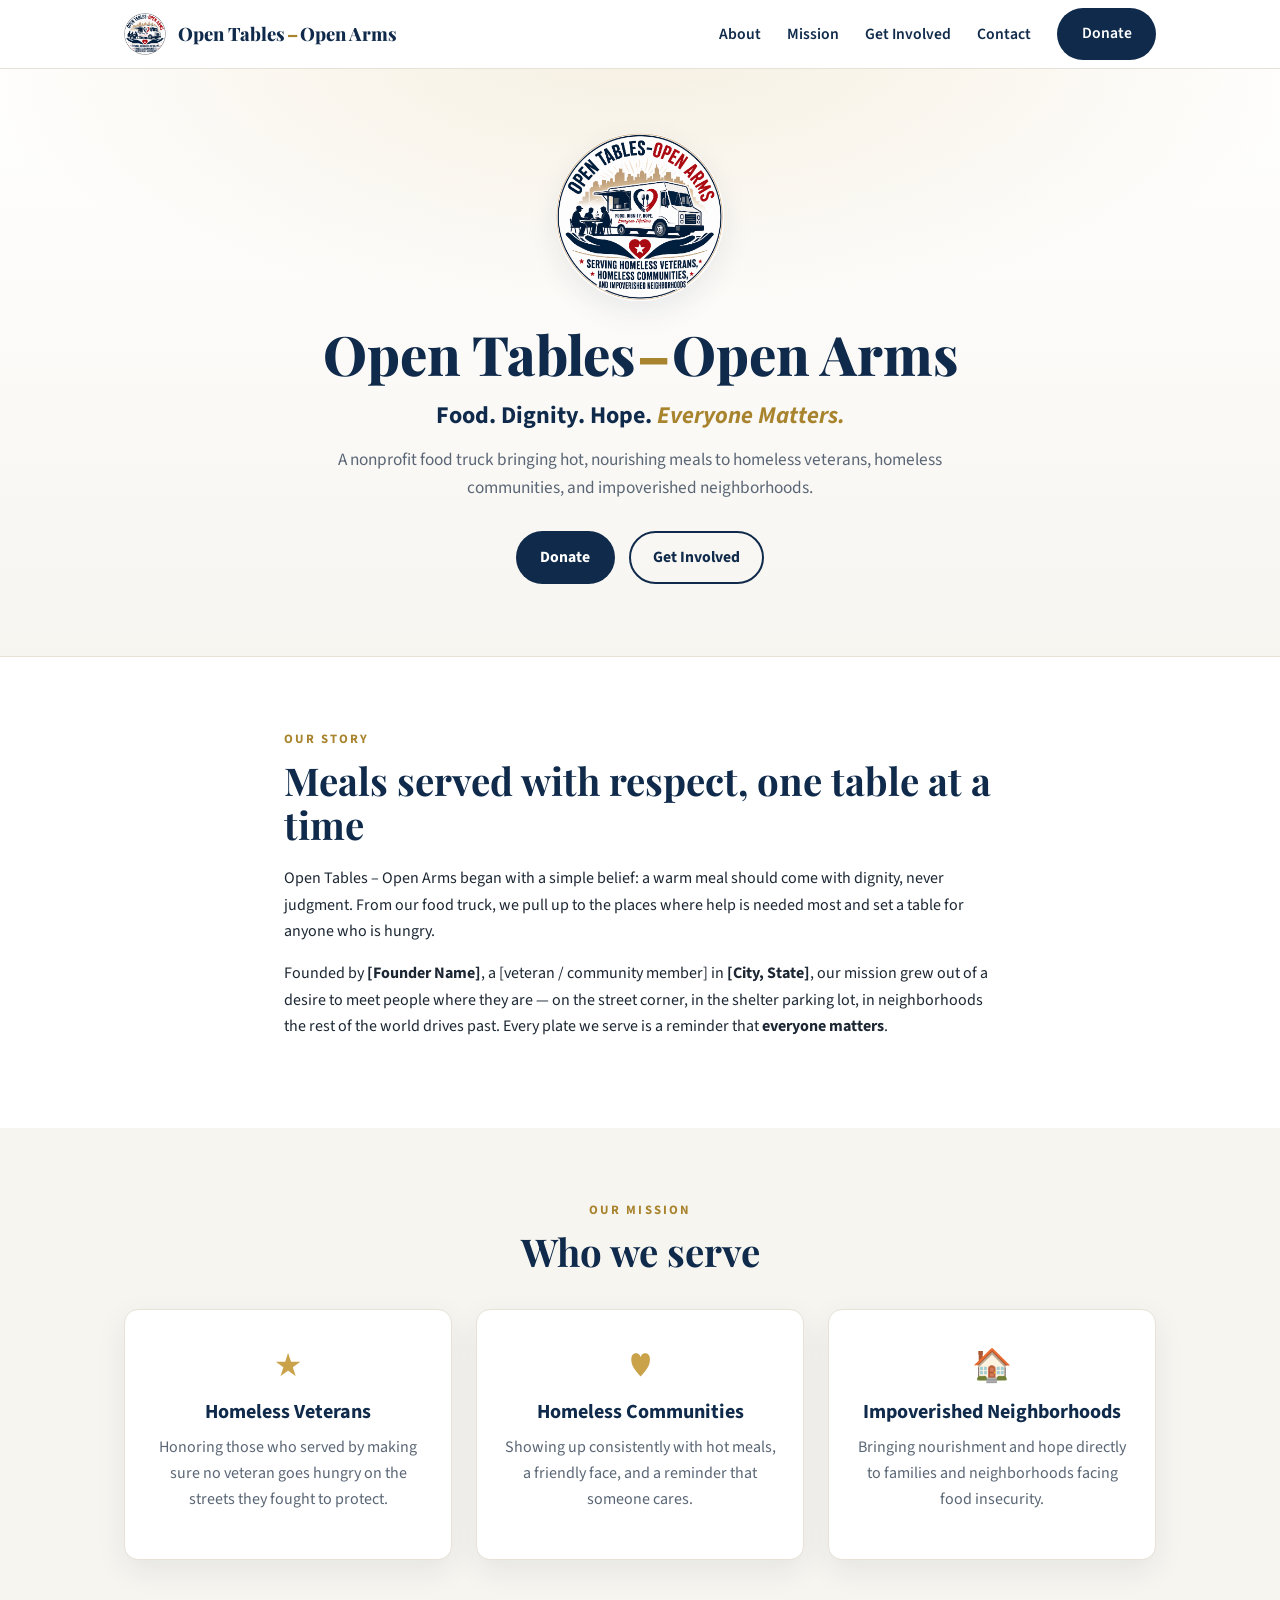
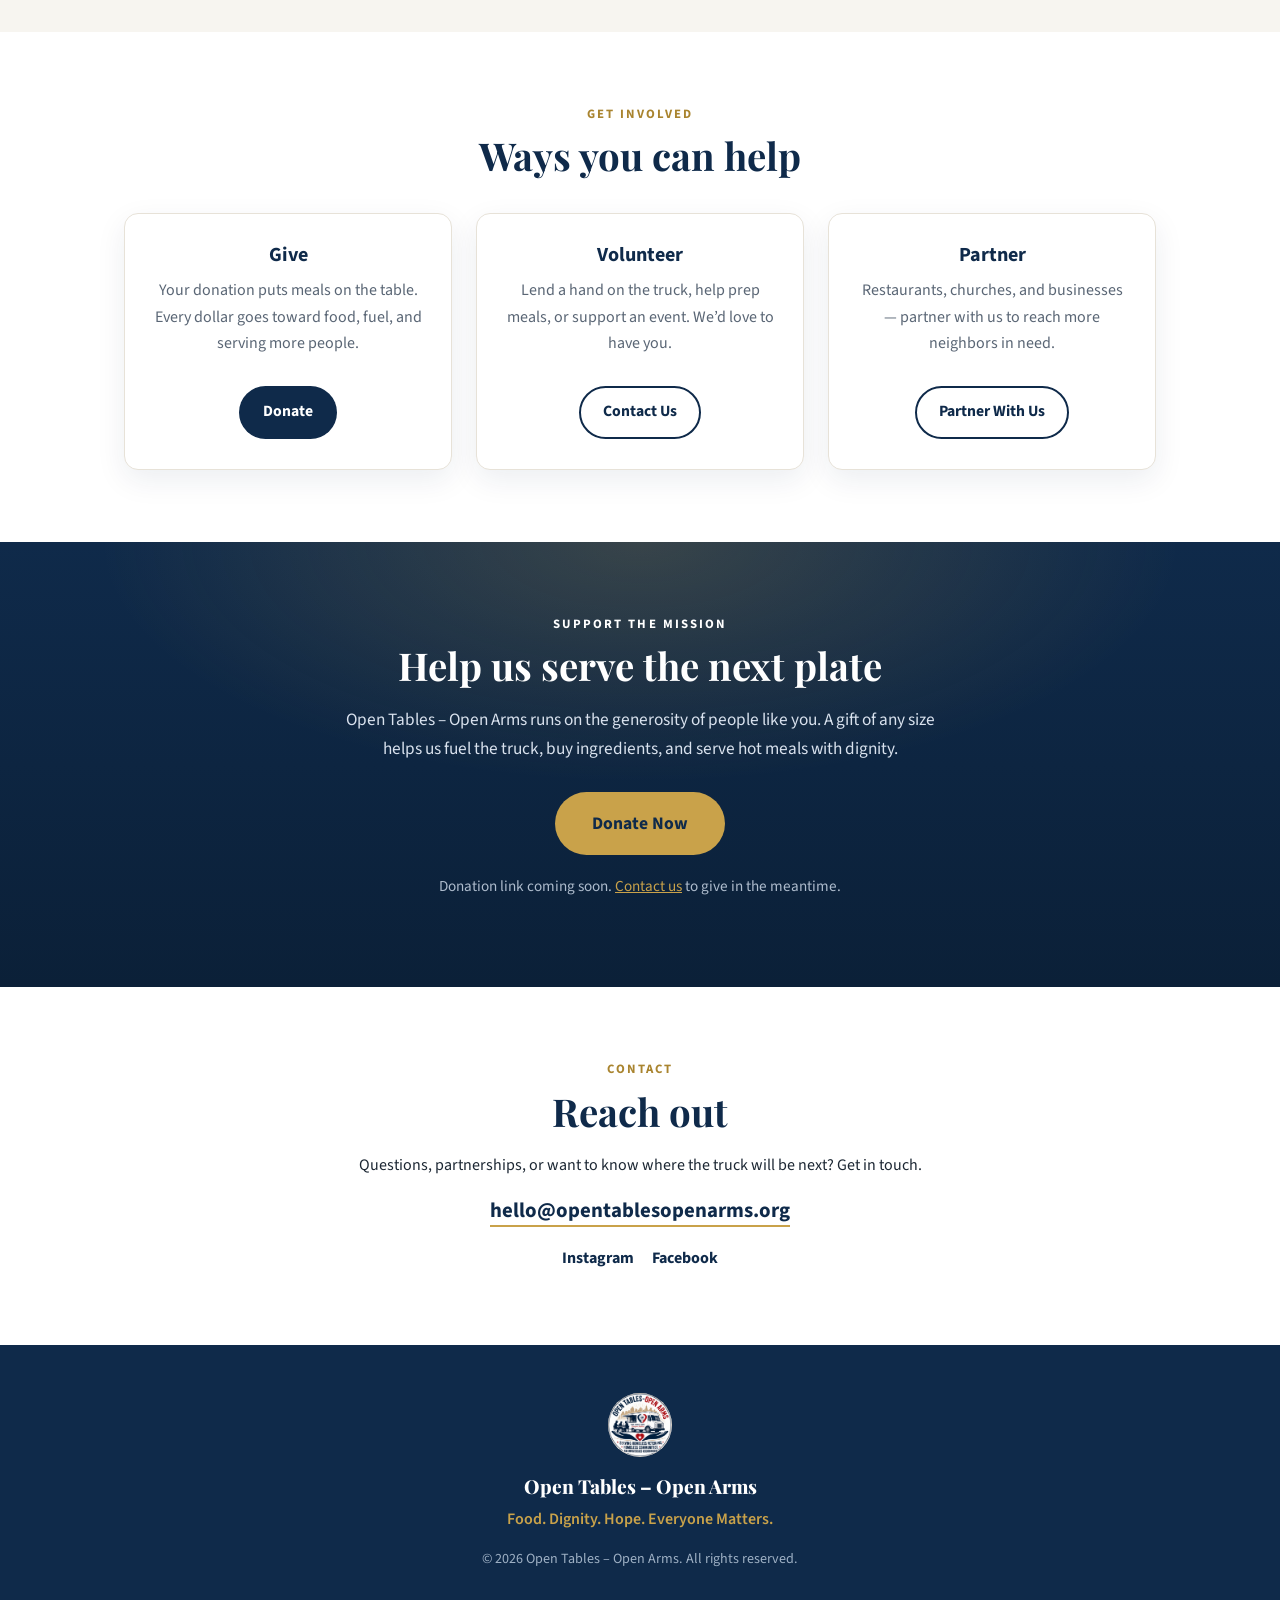
==== index.html @ bc988972 "Initial Open Tables - Open Arms one-page site" ====
<!DOCTYPE html>
<html lang="en">
<head>
  <meta charset="UTF-8" />
  <meta name="viewport" content="width=device-width, initial-scale=1.0" />
  <title>Open Tables &ndash; Open Arms | Food. Dignity. Hope.</title>
  <meta name="description" content="Open Tables - Open Arms is a nonprofit food truck serving hot meals to homeless veterans, homeless communities, and impoverished neighborhoods. Food. Dignity. Hope. Everyone Matters." />
  <meta name="theme-color" content="#0f2a4a" />

  <!-- Open Graph / social preview -->
  <meta property="og:type" content="website" />
  <meta property="og:title" content="Open Tables - Open Arms" />
  <meta property="og:description" content="A nonprofit food truck serving homeless veterans, homeless communities, and impoverished neighborhoods. Food. Dignity. Hope. Everyone Matters." />
  <meta property="og:image" content="assets/logo.png" />
  <meta property="og:url" content="https://opentablesopenarms.org" />

  <link rel="icon" type="image/png" href="assets/logo.png" />
  <link rel="preconnect" href="https://fonts.googleapis.com" />
  <link rel="preconnect" href="https://fonts.gstatic.com" crossorigin />
  <link href="https://fonts.googleapis.com/css2?family=Source+Sans+3:wght@400;600;700&family=Playfair+Display:wght@700;800&display=swap" rel="stylesheet" />
  <link rel="stylesheet" href="styles.css" />
</head>
<body>
  <header class="site-header">
    <nav class="nav container" aria-label="Primary">
      <a class="brand" href="#top" aria-label="Open Tables - Open Arms home">
        <img src="assets/logo.png" alt="Open Tables - Open Arms logo" class="brand-logo" />
        <span class="brand-name">Open Tables<span class="brand-dash">&ndash;</span>Open Arms</span>
      </a>
      <button class="nav-toggle" aria-expanded="false" aria-controls="nav-links" aria-label="Toggle menu">
        <span></span><span></span><span></span>
      </button>
      <ul class="nav-links" id="nav-links">
        <li><a href="#about">About</a></li>
        <li><a href="#mission">Mission</a></li>
        <li><a href="#help">Get Involved</a></li>
        <li><a href="#contact">Contact</a></li>
        <li><a class="btn btn-donate" href="#donate">Donate</a></li>
      </ul>
    </nav>
  </header>

  <main id="top">
    <!-- HERO -->
    <section class="hero">
      <div class="container hero-inner">
        <img src="assets/logo.png" alt="Open Tables - Open Arms logo" class="hero-logo" />
        <h1 class="hero-title">Open Tables<span class="brand-dash">&ndash;</span>Open Arms</h1>
        <p class="hero-tagline">Food. Dignity. Hope. <em>Everyone Matters.</em></p>
        <p class="hero-sub">A nonprofit food truck bringing hot, nourishing meals to homeless veterans, homeless communities, and impoverished neighborhoods.</p>
        <div class="hero-actions">
          <a class="btn btn-donate" href="#donate">Donate</a>
          <a class="btn btn-outline" href="#help">Get Involved</a>
        </div>
      </div>
    </section>

    <!-- ABOUT -->
    <section id="about" class="section">
      <div class="container narrow">
        <p class="eyebrow">Our Story</p>
        <h2>Meals served with respect, one table at a time</h2>
        <p>Open Tables &ndash; Open Arms began with a simple belief: a warm meal should come with dignity, never judgment. From our food truck, we pull up to the places where help is needed most and set a table for anyone who is hungry.</p>
        <p><!-- PLACEHOLDER: founder story --> Founded by <strong>[Founder Name]</strong>, a [veteran / community member] in <strong>[City, State]</strong>, our mission grew out of a desire to meet people where they are &mdash; on the street corner, in the shelter parking lot, in neighborhoods the rest of the world drives past. Every plate we serve is a reminder that <strong>everyone matters</strong>.</p>
      </div>
    </section>

    <!-- MISSION -->
    <section id="mission" class="section section-alt">
      <div class="container">
        <p class="eyebrow center">Our Mission</p>
        <h2 class="center">Who we serve</h2>
        <div class="cards">
          <div class="card">
            <div class="card-icon" aria-hidden="true">&#9733;</div>
            <h3>Homeless Veterans</h3>
            <p>Honoring those who served by making sure no veteran goes hungry on the streets they fought to protect.</p>
          </div>
          <div class="card">
            <div class="card-icon" aria-hidden="true">&#9829;</div>
            <h3>Homeless Communities</h3>
            <p>Showing up consistently with hot meals, a friendly face, and a reminder that someone cares.</p>
          </div>
          <div class="card">
            <div class="card-icon" aria-hidden="true">&#127968;</div>
            <h3>Impoverished Neighborhoods</h3>
            <p>Bringing nourishment and hope directly to families and neighborhoods facing food insecurity.</p>
          </div>
        </div>
      </div>
    </section>

    <!-- GET INVOLVED -->
    <section id="help" class="section">
      <div class="container">
        <p class="eyebrow center">Get Involved</p>
        <h2 class="center">Ways you can help</h2>
        <div class="cards">
          <div class="card">
            <h3>Give</h3>
            <p>Your donation puts meals on the table. Every dollar goes toward food, fuel, and serving more people.</p>
            <a class="btn btn-donate" href="#donate">Donate</a>
          </div>
          <div class="card">
            <h3>Volunteer</h3>
            <p>Lend a hand on the truck, help prep meals, or support an event. We&rsquo;d love to have you.</p>
            <a class="btn btn-outline" href="#contact">Contact Us</a>
          </div>
          <div class="card">
            <h3>Partner</h3>
            <p>Restaurants, churches, and businesses &mdash; partner with us to reach more neighbors in need.</p>
            <a class="btn btn-outline" href="#contact">Partner With Us</a>
          </div>
        </div>
      </div>
    </section>

    <!-- DONATE -->
    <section id="donate" class="section section-donate">
      <div class="container narrow center">
        <p class="eyebrow center light">Support the Mission</p>
        <h2 class="light">Help us serve the next plate</h2>
        <p class="donate-text">Open Tables &ndash; Open Arms runs on the generosity of people like you. A gift of any size helps us fuel the truck, buy ingredients, and serve hot meals with dignity.</p>
        <!-- PLACEHOLDER: replace href with your donation link (PayPal / GoFundMe / Givebutter / Zeffy) -->
        <a class="btn btn-gold btn-lg" href="#" data-placeholder="donate-link">Donate Now</a>
        <p class="donate-note">Donation link coming soon. <a href="#contact" class="light-link">Contact us</a> to give in the meantime.</p>
      </div>
    </section>

    <!-- CONTACT -->
    <section id="contact" class="section">
      <div class="container narrow center">
        <p class="eyebrow center">Contact</p>
        <h2>Reach out</h2>
        <p>Questions, partnerships, or want to know where the truck will be next? Get in touch.</p>
        <!-- PLACEHOLDER: replace with real email -->
        <p class="contact-email"><a href="mailto:hello@opentablesopenarms.org">hello@opentablesopenarms.org</a></p>
        <div class="socials" aria-label="Social media">
          <!-- PLACEHOLDER: replace # with real social links -->
          <a href="#" aria-label="Instagram">Instagram</a>
          <a href="#" aria-label="Facebook">Facebook</a>
        </div>
      </div>
    </section>
  </main>

  <footer class="site-footer">
    <div class="container footer-inner">
      <img src="assets/logo.png" alt="" class="footer-logo" aria-hidden="true" />
      <p class="footer-name">Open Tables &ndash; Open Arms</p>
      <p class="footer-tag">Food. Dignity. Hope. Everyone Matters.</p>
      <p class="footer-copy">&copy; <span id="year"></span> Open Tables &ndash; Open Arms. All rights reserved.</p>
    </div>
  </footer>

  <script src="script.js"></script>
</body>
</html>
---- styles.css ----
:root {
  --navy: #0f2a4a;
  --navy-soft: #1c3a5e;
  --gold: #c9a24a;
  --gold-dark: #a9842f;
  --red: #b3262f;
  --white: #ffffff;
  --paper: #f7f5f0;
  --ink: #1c2733;
  --muted: #5a6675;
  --border: #e7e2d8;
  --shadow: 0 10px 30px rgba(15, 42, 74, 0.08);
  --radius: 14px;
  --maxw: 1080px;
}

* { box-sizing: border-box; }

html { scroll-behavior: smooth; }

body {
  margin: 0;
  font-family: "Source Sans 3", system-ui, -apple-system, Segoe UI, Roboto, Helvetica, Arial, sans-serif;
  color: var(--ink);
  background: var(--white);
  line-height: 1.65;
  -webkit-font-smoothing: antialiased;
}

img { max-width: 100%; display: block; }

a { color: var(--navy); }

.container { width: 100%; max-width: var(--maxw); margin: 0 auto; padding: 0 24px; }
.narrow { max-width: 760px; }
.center { text-align: center; }

h1, h2, h3 { font-family: "Playfair Display", Georgia, serif; color: var(--navy); line-height: 1.15; margin: 0 0 0.5em; }
h2 { font-size: clamp(1.6rem, 3.5vw, 2.4rem); }
h3 { font-size: 1.25rem; font-family: "Source Sans 3", sans-serif; font-weight: 700; }

p { margin: 0 0 1rem; }

.eyebrow {
  text-transform: uppercase;
  letter-spacing: 0.16em;
  font-size: 0.8rem;
  font-weight: 700;
  color: var(--gold-dark);
  margin: 0 0 0.5rem;
}
.eyebrow.center { text-align: center; }
.eyebrow.light { color: var(--gold); }

/* Buttons */
.btn {
  display: inline-block;
  padding: 0.7rem 1.4rem;
  border-radius: 999px;
  font-weight: 700;
  text-decoration: none;
  font-size: 0.98rem;
  transition: transform 0.12s ease, background 0.2s ease, color 0.2s ease, box-shadow 0.2s ease;
  border: 2px solid transparent;
  cursor: pointer;
}
.btn:hover { transform: translateY(-2px); }
.btn-donate { background: var(--navy); color: #fff; }
.btn-donate:hover { background: var(--navy-soft); }
.btn-gold { background: var(--gold); color: var(--navy); }
.btn-gold:hover { background: var(--gold-dark); color: #fff; }
.btn-outline { background: transparent; color: var(--navy); border-color: var(--navy); }
.btn-outline:hover { background: var(--navy); color: #fff; }
.btn-lg { padding: 0.95rem 2.2rem; font-size: 1.1rem; }

/* Header */
.site-header {
  position: sticky;
  top: 0;
  z-index: 50;
  background: rgba(255, 255, 255, 0.92);
  backdrop-filter: saturate(180%) blur(8px);
  border-bottom: 1px solid var(--border);
}
.nav { display: flex; align-items: center; justify-content: space-between; min-height: 68px; }
.brand { display: flex; align-items: center; gap: 12px; text-decoration: none; }
.brand-logo { width: 42px; height: 42px; border-radius: 50%; object-fit: cover; }
.brand-name { font-family: "Playfair Display", serif; font-weight: 800; color: var(--navy); font-size: 1.15rem; }
.brand-dash { color: var(--gold-dark); padding: 0 2px; }

.nav-links { list-style: none; display: flex; align-items: center; gap: 26px; margin: 0; padding: 0; }
.nav-links a { text-decoration: none; color: var(--navy); font-weight: 600; font-size: 0.98rem; }
.nav-links a:not(.btn):hover { color: var(--gold-dark); }
.nav-links a.btn-donate { color: #fff; }

.nav-toggle { display: none; flex-direction: column; gap: 5px; background: none; border: 0; padding: 8px; cursor: pointer; }
.nav-toggle span { width: 26px; height: 3px; background: var(--navy); border-radius: 2px; transition: 0.2s; }

/* Hero */
.hero {
  background:
    radial-gradient(1200px 500px at 50% -10%, rgba(201,162,74,0.18), transparent 60%),
    linear-gradient(180deg, #ffffff 0%, var(--paper) 100%);
  border-bottom: 1px solid var(--border);
}
.hero-inner { text-align: center; padding: 64px 24px 72px; }
.hero-logo { width: 168px; height: 168px; margin: 0 auto 22px; border-radius: 50%; box-shadow: var(--shadow); }
.hero-title { font-size: clamp(2.2rem, 6vw, 3.4rem); font-weight: 800; margin-bottom: 0.2em; }
.hero-tagline { font-size: clamp(1.1rem, 2.6vw, 1.5rem); font-weight: 700; color: var(--navy); margin: 0 0 0.6rem; }
.hero-tagline em { color: var(--gold-dark); font-style: italic; }
.hero-sub { max-width: 640px; margin: 0 auto 1.8rem; color: var(--muted); font-size: 1.08rem; }
.hero-actions { display: flex; gap: 14px; justify-content: center; flex-wrap: wrap; }

/* Sections */
.section { padding: 72px 0; }
.section-alt { background: var(--paper); }

/* Cards */
.cards { display: grid; grid-template-columns: repeat(3, 1fr); gap: 24px; margin-top: 36px; }
.card {
  background: #fff;
  border: 1px solid var(--border);
  border-radius: var(--radius);
  padding: 30px 26px;
  box-shadow: var(--shadow);
  text-align: center;
  display: flex;
  flex-direction: column;
}
.card p { color: var(--muted); flex: 1; }
.card .btn { margin-top: 14px; align-self: center; }
.card-icon { font-size: 2rem; color: var(--gold); margin-bottom: 8px; }

/* Donate */
.section-donate {
  background:
    radial-gradient(900px 400px at 50% 0%, rgba(201,162,74,0.22), transparent 60%),
    linear-gradient(180deg, var(--navy) 0%, #0b2038 100%);
  color: #fff;
}
.section-donate .light, .section-donate h2 { color: #fff; }
.donate-text { color: #d9e2ee; max-width: 620px; margin: 0 auto 1.8rem; font-size: 1.08rem; }
.donate-note { margin-top: 1.2rem; color: #aebccd; font-size: 0.95rem; }
.light-link { color: var(--gold); }

/* Contact */
.contact-email { font-size: 1.3rem; font-weight: 700; margin: 0.6rem 0 1rem; }
.contact-email a { color: var(--navy); text-decoration: none; border-bottom: 2px solid var(--gold); }
.socials { display: flex; gap: 18px; justify-content: center; margin-top: 6px; }
.socials a { font-weight: 700; text-decoration: none; color: var(--navy); border-bottom: 2px solid transparent; }
.socials a:hover { border-color: var(--gold); }

/* Footer */
.site-footer { background: var(--navy); color: #cdd9e6; padding: 48px 0; text-align: center; }
.footer-logo { width: 64px; height: 64px; border-radius: 50%; margin: 0 auto 14px; }
.footer-name { font-family: "Playfair Display", serif; font-weight: 800; color: #fff; font-size: 1.2rem; margin: 0 0 0.2rem; }
.footer-tag { color: var(--gold); font-weight: 600; margin: 0 0 1rem; }
.footer-copy { color: #9fb1c5; font-size: 0.88rem; margin: 0; }

/* Responsive */
@media (max-width: 820px) {
  .cards { grid-template-columns: 1fr; }
  .nav-toggle { display: flex; }
  .nav-links {
    position: absolute;
    top: 68px; left: 0; right: 0;
    background: #fff;
    flex-direction: column;
    align-items: stretch;
    gap: 0;
    border-bottom: 1px solid var(--border);
    box-shadow: var(--shadow);
    max-height: 0;
    overflow: hidden;
    transition: max-height 0.25s ease;
  }
  .nav-links.open { max-height: 420px; }
  .nav-links li { padding: 0 24px; }
  .nav-links li a { display: block; padding: 14px 0; border-bottom: 1px solid var(--border); }
  .nav-links li:last-child a { border-bottom: 0; }
  .nav-links .btn-donate { text-align: center; margin: 10px 0; }
}

@media (prefers-reduced-motion: reduce) {
  * { scroll-behavior: auto; }
  .btn:hover { transform: none; }
}
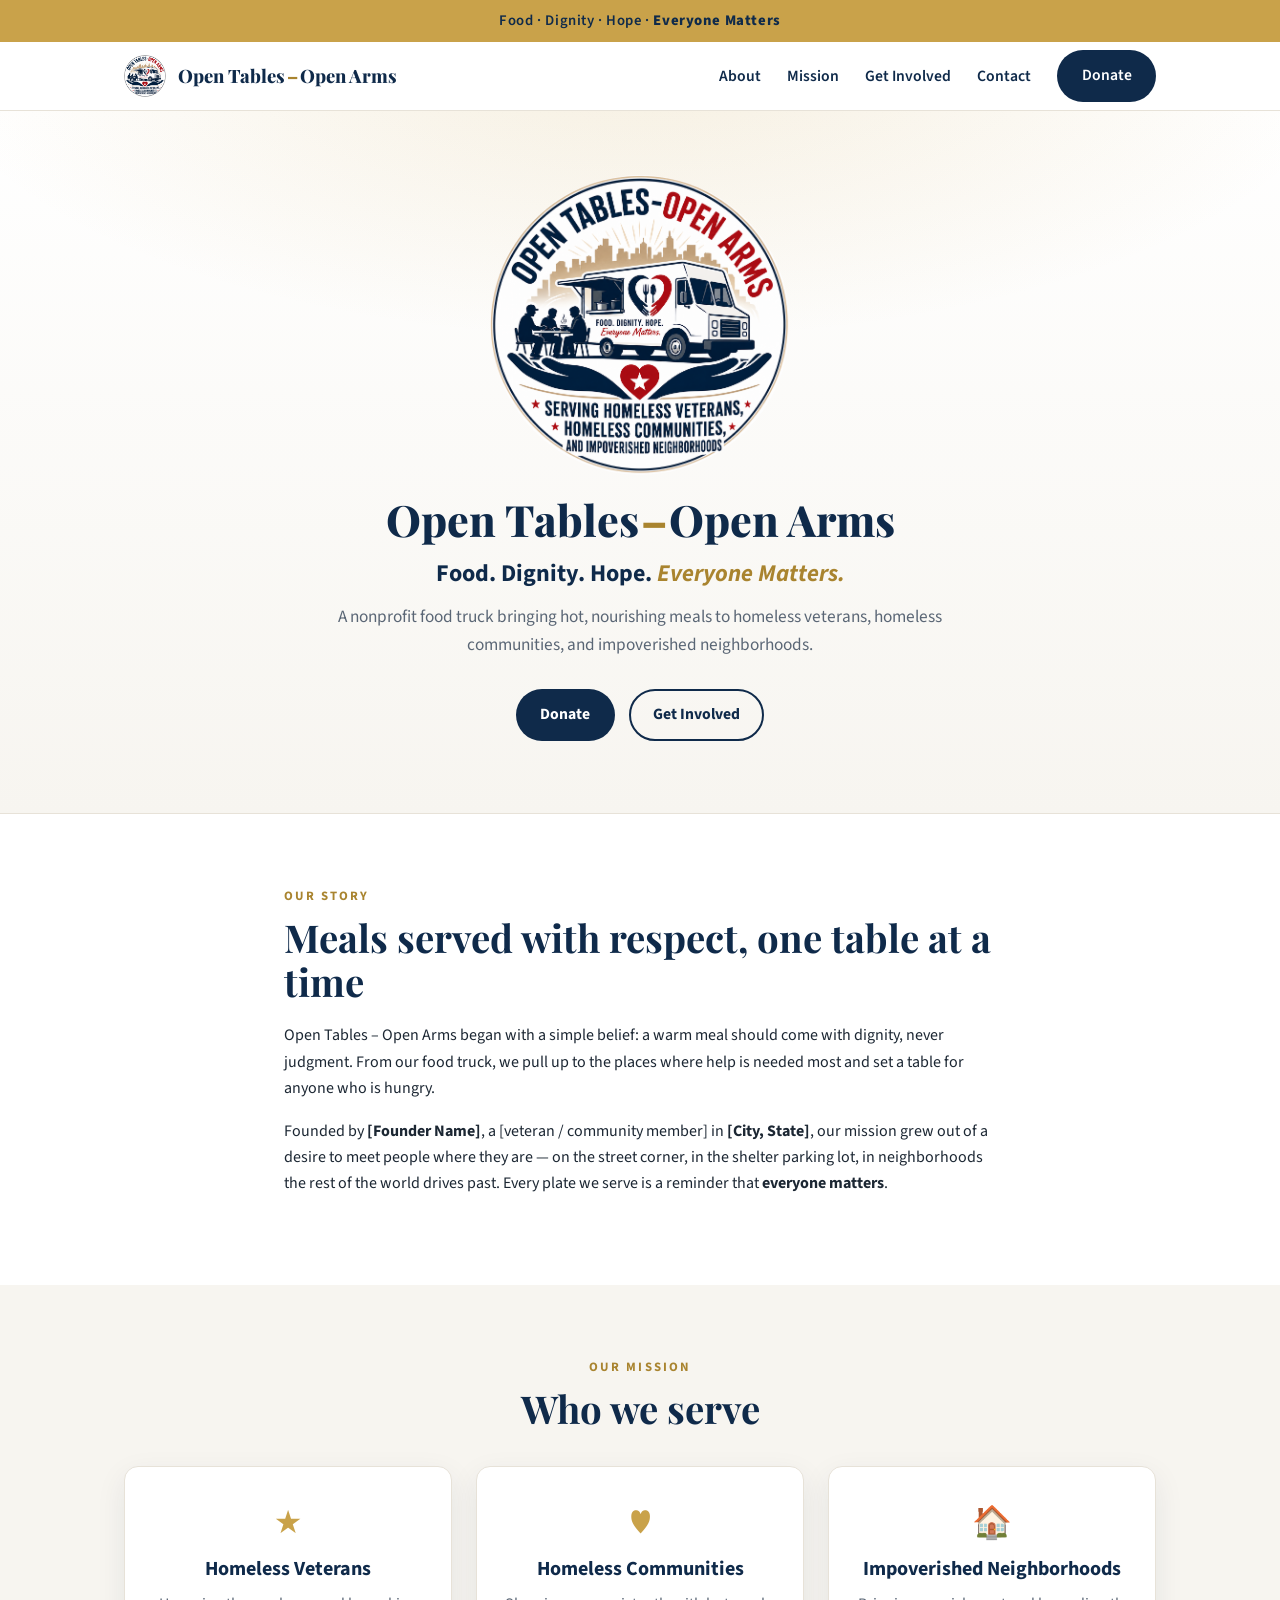
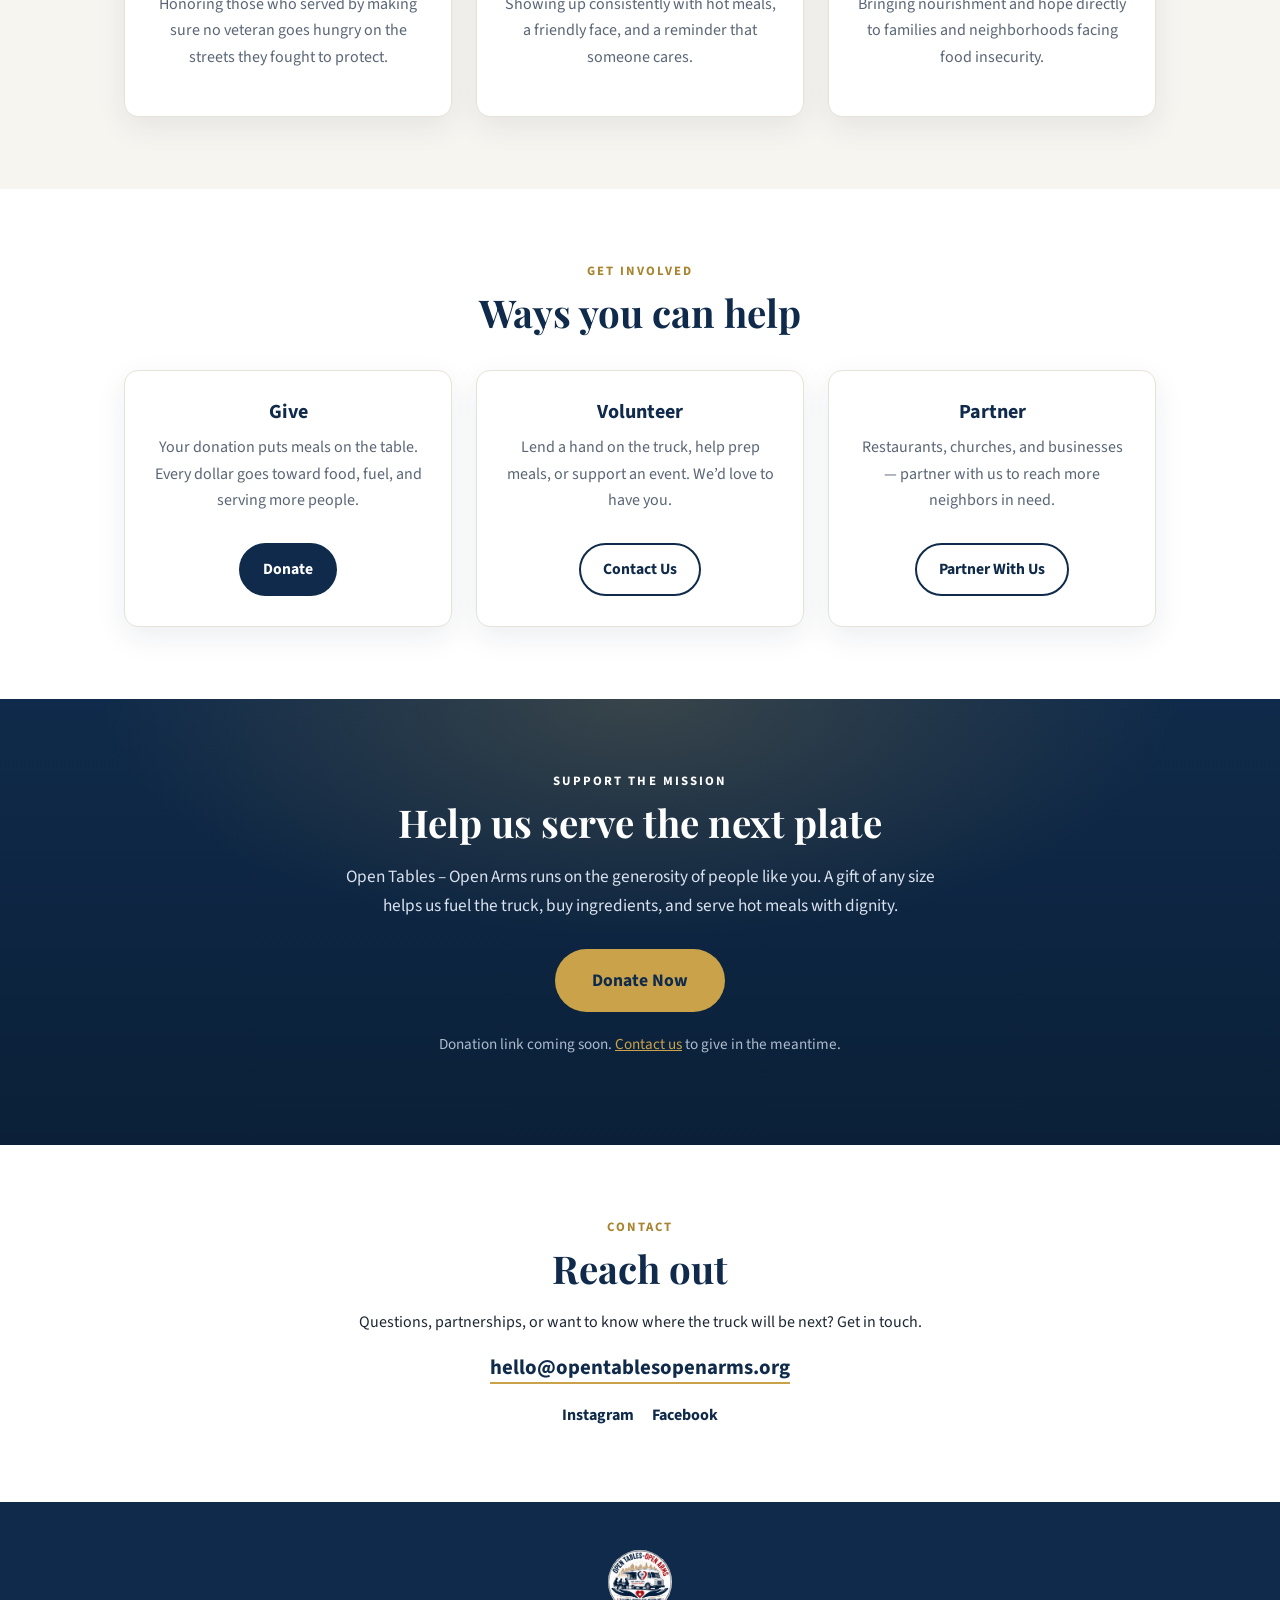
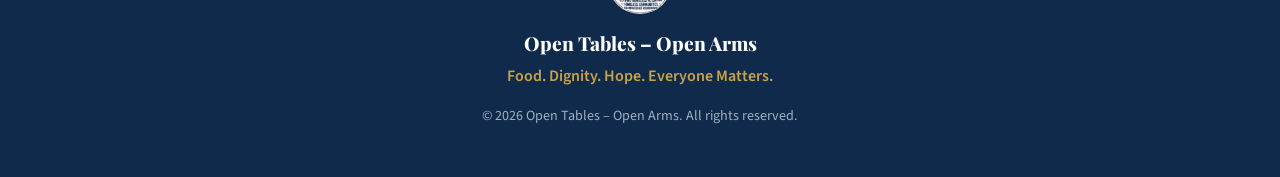
==== commit 8d79795a: "Add gold top banner" ====
--- a/index.html
+++ b/index.html
@@ -21,6 +21,7 @@
   <link rel="stylesheet" href="styles.css" />
 </head>
 <body>
+  <div class="topbar">Food &middot; Dignity &middot; Hope &middot; <strong>Everyone Matters</strong></div>
   <header class="site-header">
     <nav class="nav container" aria-label="Primary">
       <a class="brand" href="#top" aria-label="Open Tables - Open Arms home">
--- a/styles.css
+++ b/styles.css
@@ -73,6 +73,18 @@
 .btn-outline:hover { background: var(--navy); color: #fff; }
 .btn-lg { padding: 0.95rem 2.2rem; font-size: 1.1rem; }
 
+/* Gold top banner */
+.topbar {
+  background: var(--gold);
+  color: var(--navy);
+  text-align: center;
+  font-weight: 600;
+  font-size: 0.92rem;
+  letter-spacing: 0.04em;
+  padding: 9px 16px;
+}
+.topbar strong { font-weight: 800; }
+
 /* Header */
 .site-header {
   position: sticky;
@@ -104,8 +116,12 @@
   border-bottom: 1px solid var(--border);
 }
 .hero-inner { text-align: center; padding: 64px 24px 72px; }
-.hero-logo { width: 168px; height: 168px; margin: 0 auto 22px; border-radius: 50%; box-shadow: var(--shadow); }
-.hero-title { font-size: clamp(2.2rem, 6vw, 3.4rem); font-weight: 800; margin-bottom: 0.2em; }
+.hero-logo {
+  width: 300px; height: 300px;
+  margin: 0 auto 20px;
+  border-radius: 50%;
+}
+.hero-title { font-size: clamp(1.8rem, 4.6vw, 2.7rem); font-weight: 800; margin-bottom: 0.2em; }
 .hero-tagline { font-size: clamp(1.1rem, 2.6vw, 1.5rem); font-weight: 700; color: var(--navy); margin: 0 0 0.6rem; }
 .hero-tagline em { color: var(--gold-dark); font-style: italic; }
 .hero-sub { max-width: 640px; margin: 0 auto 1.8rem; color: var(--muted); font-size: 1.08rem; }
@@ -160,6 +176,7 @@
 /* Responsive */
 @media (max-width: 820px) {
   .cards { grid-template-columns: 1fr; }
+  .hero-logo { width: 230px; height: 230px; }
   .nav-toggle { display: flex; }
   .nav-links {
     position: absolute;
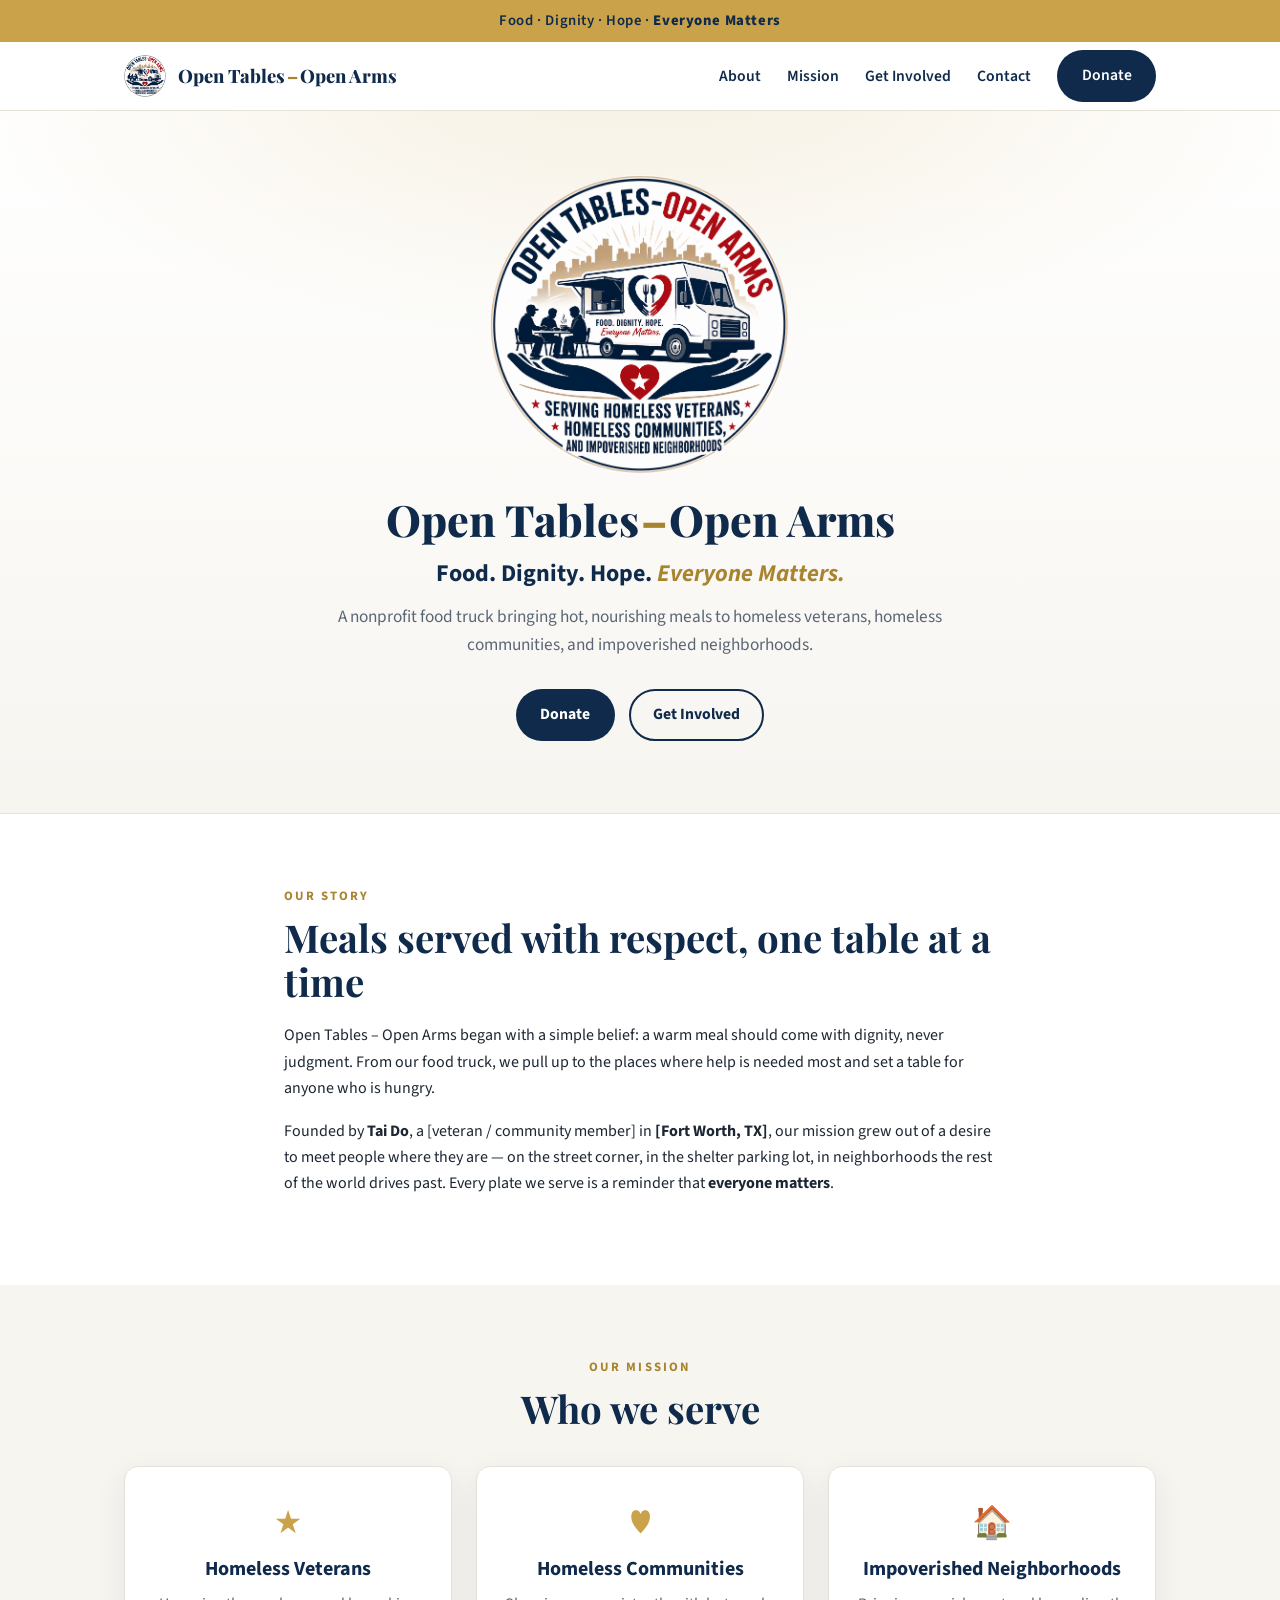
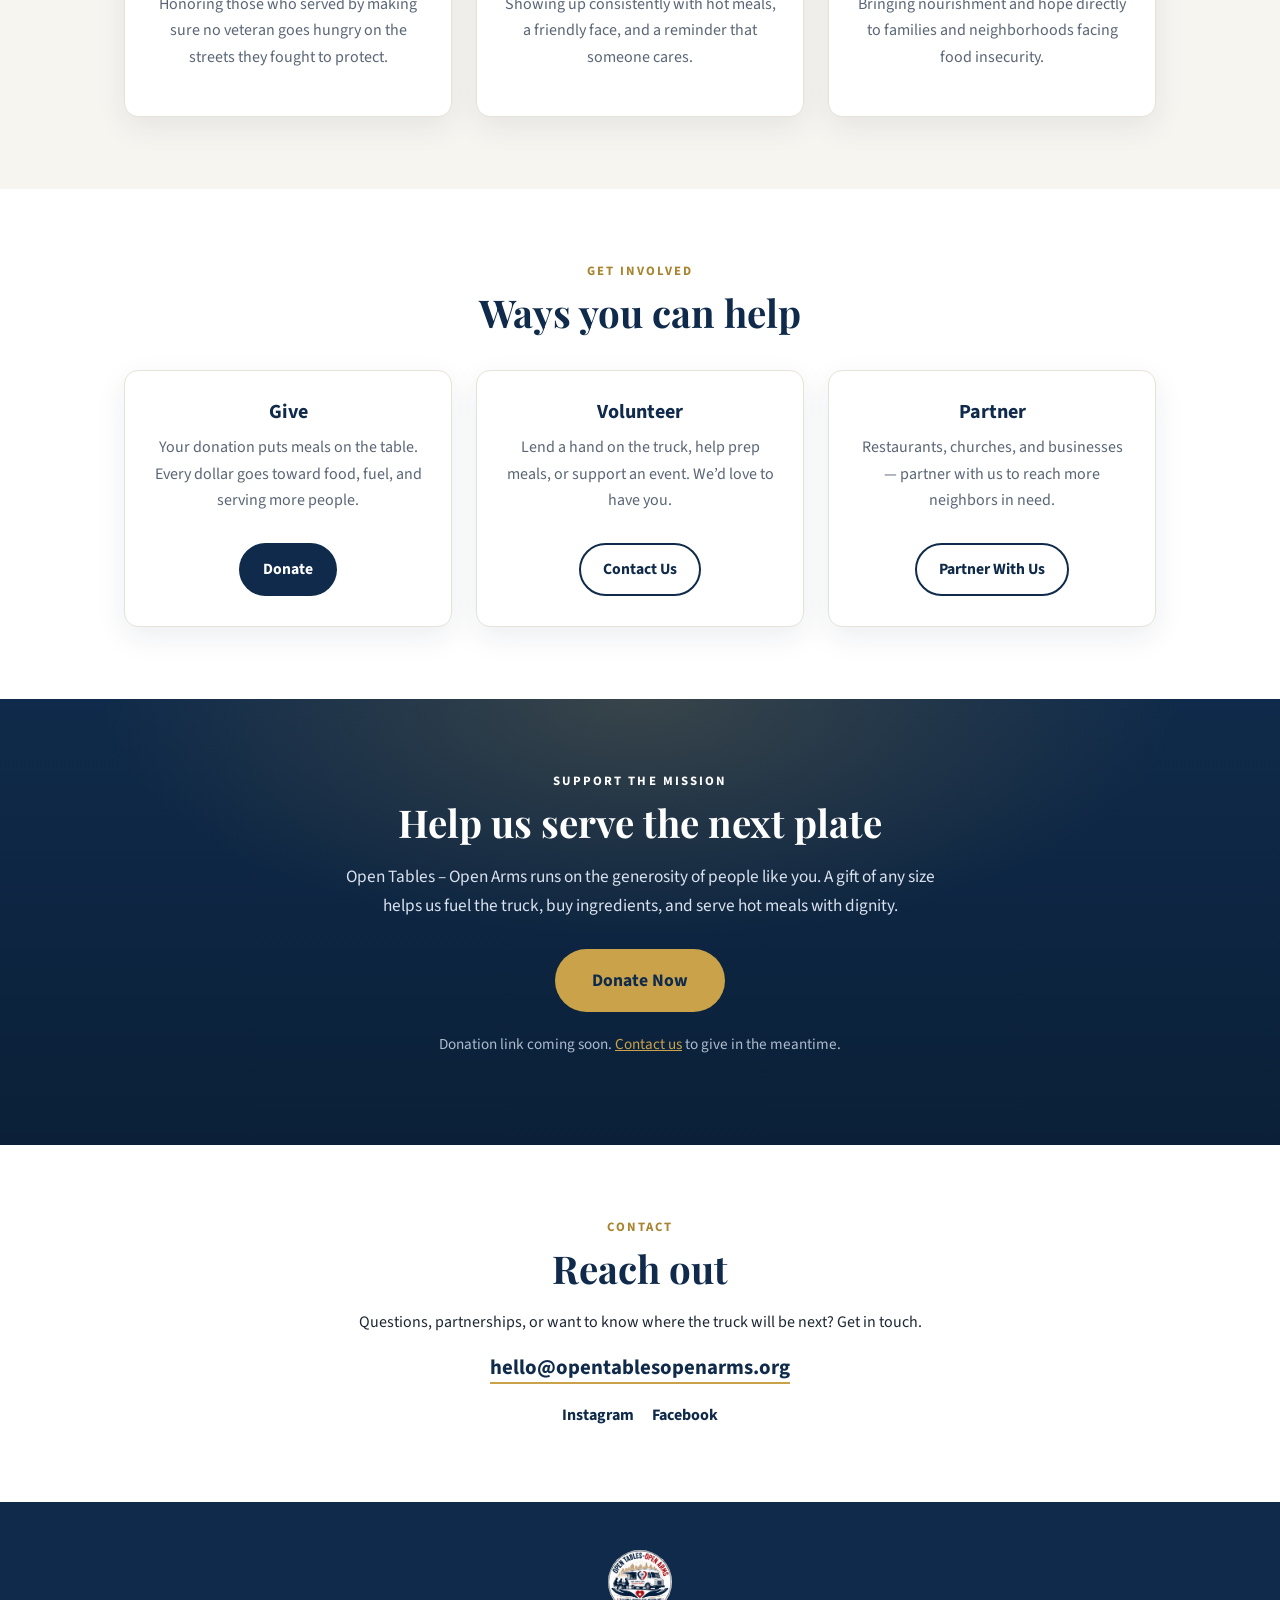
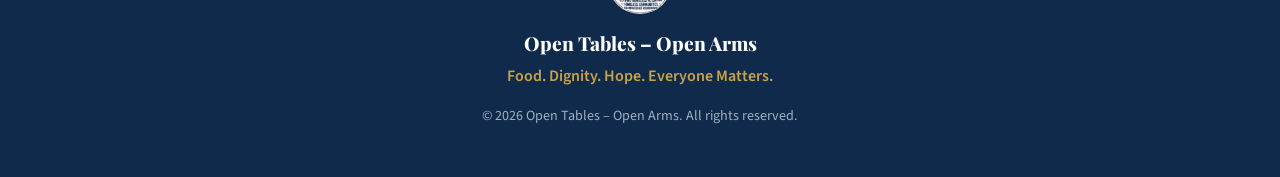
==== commit 988cd8a9: "Update founder story with Tai Do and location" ====
--- a/index.html
+++ b/index.html
@@ -62,7 +62,7 @@
         <p class="eyebrow">Our Story</p>
         <h2>Meals served with respect, one table at a time</h2>
         <p>Open Tables &ndash; Open Arms began with a simple belief: a warm meal should come with dignity, never judgment. From our food truck, we pull up to the places where help is needed most and set a table for anyone who is hungry.</p>
-        <p><!-- PLACEHOLDER: founder story --> Founded by <strong>[Founder Name]</strong>, a [veteran / community member] in <strong>[City, State]</strong>, our mission grew out of a desire to meet people where they are &mdash; on the street corner, in the shelter parking lot, in neighborhoods the rest of the world drives past. Every plate we serve is a reminder that <strong>everyone matters</strong>.</p>
+        <p><!-- PLACEHOLDER: founder story --> Founded by <strong>Tai Do</strong>, a [veteran / community member] in <strong>[Fort Worth, TX]</strong>, our mission grew out of a desire to meet people where they are &mdash; on the street corner, in the shelter parking lot, in neighborhoods the rest of the world drives past. Every plate we serve is a reminder that <strong>everyone matters</strong>.</p>
       </div>
     </section>
 
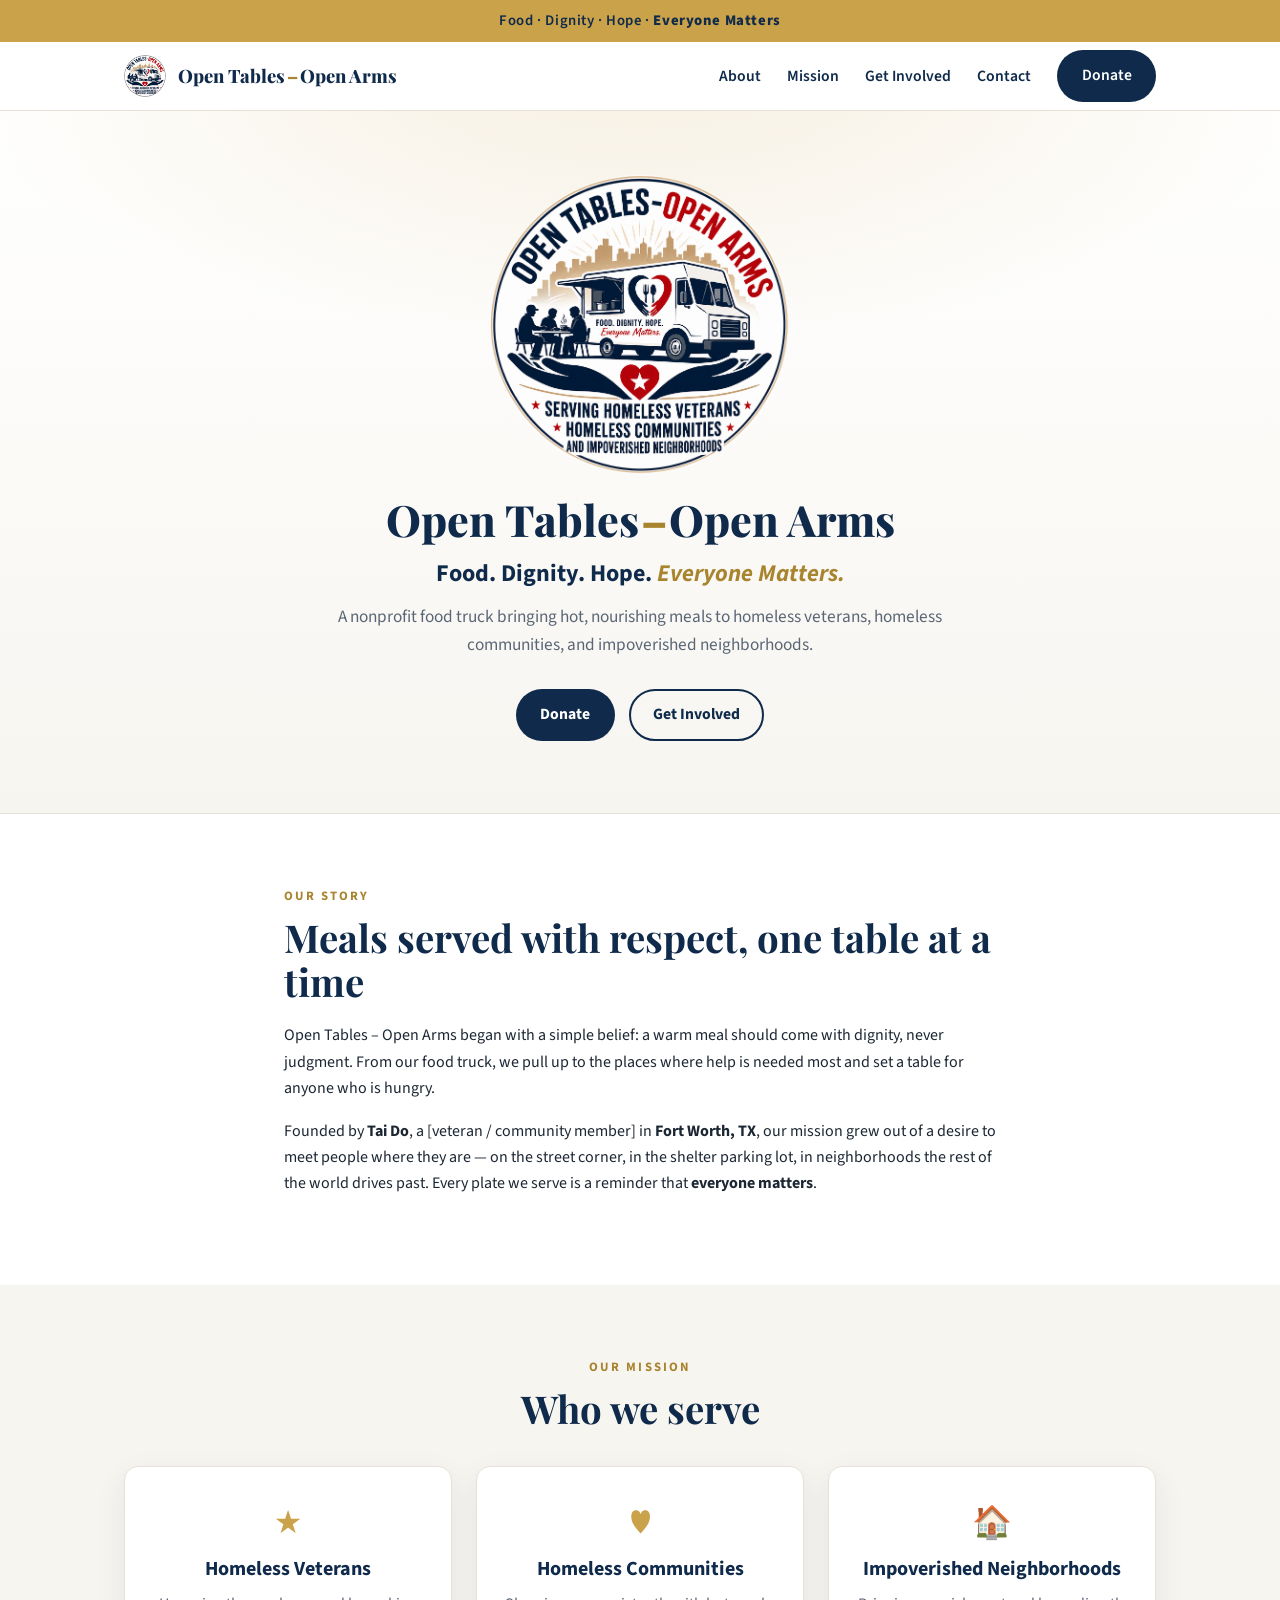
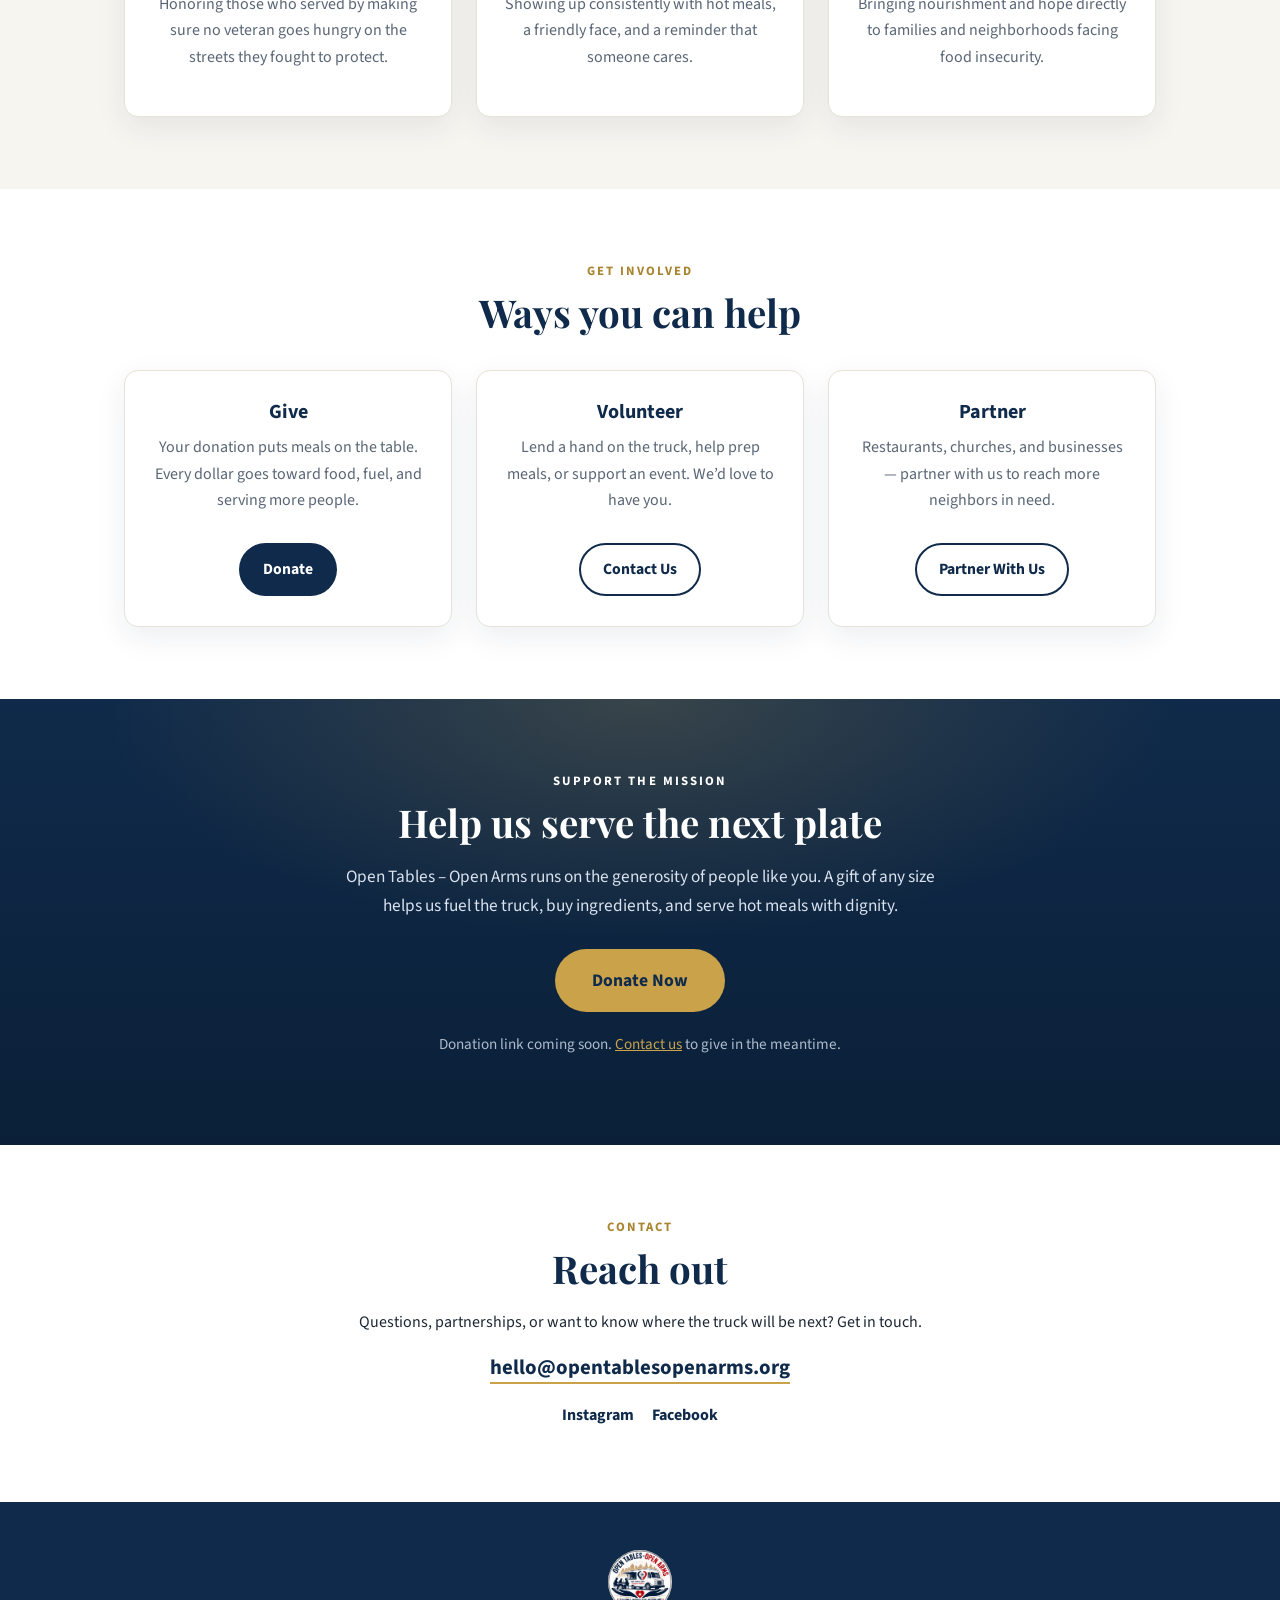
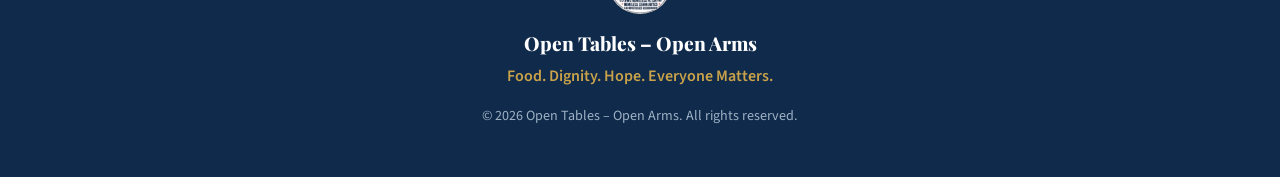
==== commit 19344dcd: "Fix placeholder formatting in founder story paragraph" ====
--- a/index.html
+++ b/index.html
@@ -62,7 +62,7 @@
         <p class="eyebrow">Our Story</p>
         <h2>Meals served with respect, one table at a time</h2>
         <p>Open Tables &ndash; Open Arms began with a simple belief: a warm meal should come with dignity, never judgment. From our food truck, we pull up to the places where help is needed most and set a table for anyone who is hungry.</p>
-        <p><!-- PLACEHOLDER: founder story --> Founded by <strong>Tai Do</strong>, a [veteran / community member] in <strong>[Fort Worth, TX]</strong>, our mission grew out of a desire to meet people where they are &mdash; on the street corner, in the shelter parking lot, in neighborhoods the rest of the world drives past. Every plate we serve is a reminder that <strong>everyone matters</strong>.</p>
+        <p><!-- PLACEHOLDER: founder story --> Founded by <strong>Tai Do</strong>, a [veteran / community member] in <strong>Fort Worth, TX</strong>, our mission grew out of a desire to meet people where they are &mdash; on the street corner, in the shelter parking lot, in neighborhoods the rest of the world drives past. Every plate we serve is a reminder that <strong>everyone matters</strong>.</p>
       </div>
     </section>
 
